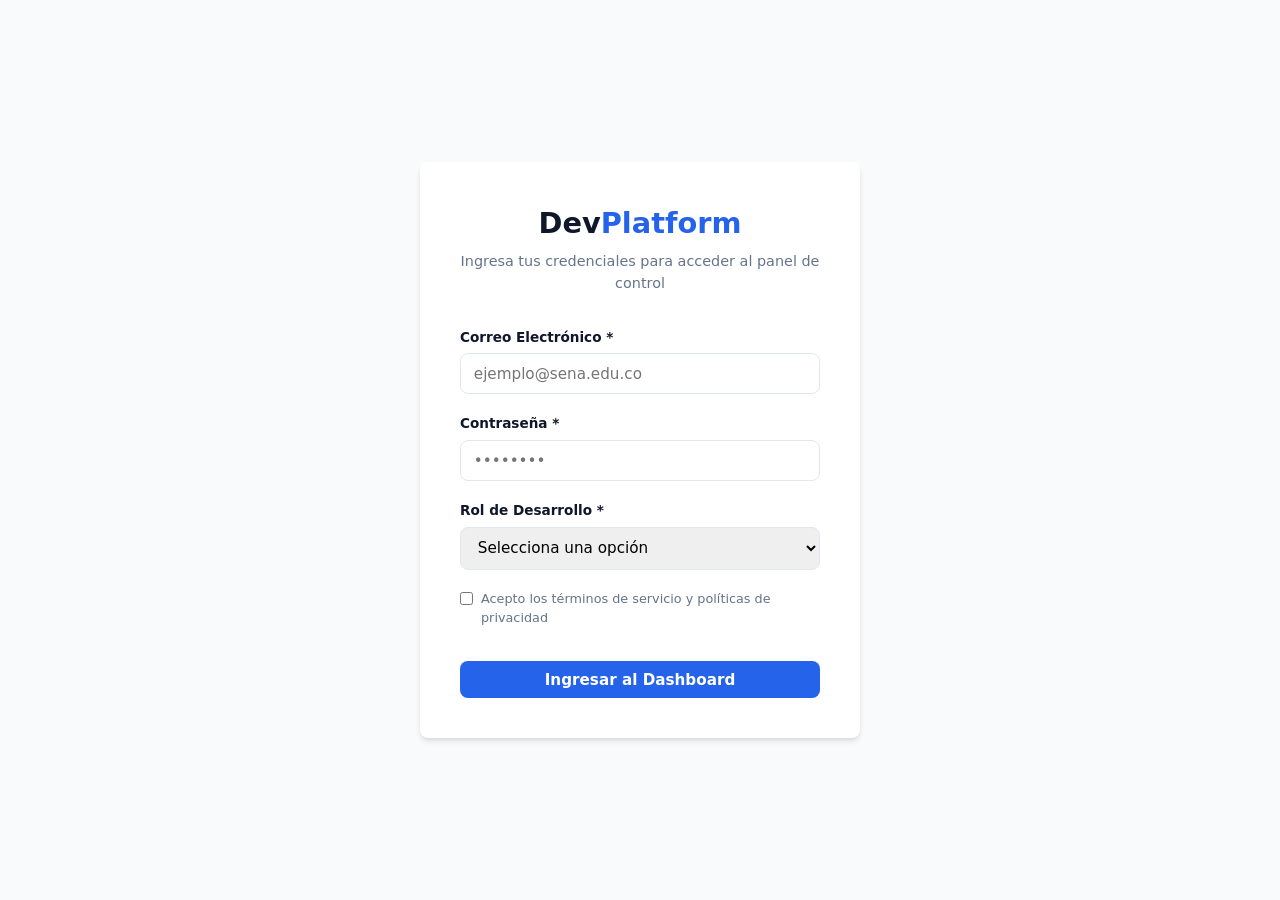
==== index.html @ 09203047 "Cargue de elementos al repositorio" ====
<!DOCTYPE html>
<html lang="es"> 
<head>
  <meta charset="UTF-8">
  <meta name="viewport" content="width=device-width, initial-scale=1.0">
  <title>Portal Dev - Iniciar Sesión / Registro</title>
  <link rel="stylesheet" href="css/styles.css">
</head>
<body class="auth-body">

  <main class="auth-container">
    <header class="auth-header">
      <h1 class="brand-title">Dev<span>Platform</span></h1>
      <p class="auth-subtitle">Ingresa tus credenciales para acceder al panel de control</p>
    </header>

    <form action="dashboard.html" method="GET" class="auth-form">
      
      <fieldset class="form-group-container">
        <legend class="sr-only">Datos de Acceso</legend>

        <div class="form-control">
          <label for="user-email">Correo Electrónico *</label>
          <input 
            type="email" 
            id="user-email" 
            name="email" 
            placeholder="ejemplo@sena.edu.co" 
            required>
        </div>

        <div class="form-control">
          <label for="user-password">Contraseña *</label>
          <input 
            type="password" 
            id="user-password" 
            name="password" 
            placeholder="••••••••" 
            minlength="6" 
            required>
        </div>

        <div class="form-control">
          <label for="user-role">Rol de Desarrollo *</label>
          <select id="user-role" name="role" required>
            <option value="" disabled selected>Selecciona una opción</option>
            <option value="frontend">Desarrollador Frontend</option>
            <option value="backend">Desarrollador Backend</option>
            <option value="fullstack">Desarrollador Fullstack</option>
          </select>
        </div>

        <div class="form-control checkbox-control">
          <input type="checkbox" id="terms" name="terms" required>
          <label for="terms">Acepto los términos de servicio y políticas de privacidad</label>
        </div>
      </fieldset>

      <button type="submit" class="btn btn-primary">Ingresar al Dashboard</button>
    </form>
  </main>

</body>
</html>
---- css/styles.css ----
/* ==========================================================================
   1. VARIABLES GLOBALES Y RESET
   ========================================================================== */
:root {
  --primary-color: #2563eb;
  --primary-hover: #1d4ed8;
  --bg-color: #f8fafc;
  --card-bg: #ffffff;
  --text-main: #0f172a;
  --text-muted: #64748b;
  --border-color: #e2e8f0;
  --sidebar-bg: #1e293b;
  --sidebar-text: #94a3b8;
  --radius: 8px;
  --shadow: 0 4px 6px -1px rgba(0, 0, 0, 0.1), 0 2px 4px -1px rgba(0, 0, 0, 0.06);
}

* {
  margin: 0;
  padding: 0;
  box-sizing: border-box;
  font-family: system-ui, -apple-system, BlinkMacSystemFont, 'Segoe UI', Roboto, sans-serif;
}

body {
  background-color: var(--bg-color);
  color: var(--text-main);
  line-height: 1.5;
}

/* Visibilidad Accesibilidad */
.sr-only {
  position: absolute;
  width: 1px;
  height: 1px;
  padding: 0;
  margin: -1px;
  overflow: hidden;
  clip: rect(0, 0, 0, 0);
  border: 0;
}

/* Botones Reutilizables */
.btn {
  display: inline-block;
  padding: 0.6rem 1.2rem;
  font-size: 0.95rem;
  font-weight: 600;
  border-radius: var(--radius);
  border: none;
  cursor: pointer;
  transition: background-color 0.2s ease, transform 0.1s ease;
  text-decoration: none;
}

.btn-primary {
  background-color: var(--primary-color);
  color: white;
}

.btn-primary:hover {
  background-color: var(--primary-hover);
}

.btn-primary:active {
  transform: scale(0.98);
}

/* ==========================================================================
   2. ESTILOS PÁGINA 1: FORMULARIO (index.html)
   ========================================================================== */
.auth-body {
  display: flex;
  justify-content: center;
  align-items: center;
  min-height: 100vh;
  padding: 1rem;
}

.auth-container {
  background-color: var(--card-bg);
  padding: 2.5rem;
  border-radius: var(--radius);
  box-shadow: var(--shadow);
  width: 100%;
  max-width: 440px;
}

.auth-header {
  text-align: center;
  margin-bottom: 2rem;
}

.brand-title {
  font-size: 1.8rem;
  color: var(--text-main);
}

.brand-title span {
  color: var(--primary-color);
}

.auth-subtitle {
  color: var(--text-muted);
  font-size: 0.9rem;
  margin-top: 0.4rem;
}

.form-group-container {
  border: none;
  padding: 0;
  margin: 0;
}

.form-control {
  margin-bottom: 1.2rem;
  display: flex;
  flex-direction: column;
}

.form-control label {
  font-size: 0.85rem;
  font-weight: 600;
  margin-bottom: 0.4rem;
  color: var(--text-main);
}

.form-control input,
.form-control select {
  padding: 0.65rem 0.8rem;
  border: 1px solid var(--border-color);
  border-radius: var(--radius);
  font-size: 0.95rem;
  outline: none;
  transition: border-color 0.2s ease, box-shadow 0.2s ease;
}

.form-control input:focus,
.form-control select:focus {
  border-color: var(--primary-color);
  box-shadow: 0 0 0 3px rgba(37, 99, 235, 0.15);
}

.checkbox-control {
  flex-direction: row;
  align-items: flex-start;
  gap: 0.5rem;
}

.checkbox-control input {
  margin-top: 0.2rem;
}

.checkbox-control label {
  font-weight: 400;
  font-size: 0.8rem;
  color: var(--text-muted);
}

.auth-form .btn {
  width: 100%;
  margin-top: 0.5rem;
}

/* ==========================================================================
   3. ESTILOS PÁGINA 2: DASHBOARD (dashboard.html)
   ========================================================================== */
.dashboard-layout {
  display: grid;
  grid-template-areas:
    "header header"
    "sidebar main"
    "footer footer";
  grid-template-columns: 240px 1fr;
  grid-template-rows: 60px 1fr 50px;
  min-height: 100vh;
}

/* Header */
.main-header {
  grid-area: header;
  background-color: var(--card-bg);
  border-bottom: 1px solid var(--border-color);
  display: flex;
  justify-content: space-between;
  align-items: center;
  padding: 0 1.5rem;
}

.header-left {
  display: flex;
  align-items: center;
}

/* Ocultar elementos de menú hamburguesa por defecto en Escritorio */
.menu-checkbox {
  display: none;
}

.btn-hamburguesa {
  display: none;
  font-size: 1.5rem;
  cursor: pointer;
  user-select: none;
  margin-right: 1rem;
}

.user-profile {
  display: flex;
  align-items: center;
  gap: 0.75rem;
}

.user-name {
  font-size: 0.9rem;
  font-weight: 500;
}

.avatar {
  width: 36px;
  height: 36px;
  border-radius: 50%;
  background-color: var(--primary-color);
  color: white;
  display: flex;
  align-items: center;
  justify-content: center;
  font-size: 0.85rem;
  font-weight: bold;
}

/* Sidebar */
.sidebar {
  grid-area: sidebar;
  background-color: var(--sidebar-bg);
  padding: 1.5rem 0;
}

.sidebar-nav ul {
  list-style: none;
}

.sidebar-nav a {
  display: flex;
  align-items: center;
  gap: 0.75rem;
  padding: 0.75rem 1.5rem;
  color: var(--sidebar-text);
  text-decoration: none;
  font-size: 0.9rem;
  transition: background-color 0.2s, color 0.2s;
}

.sidebar-nav a:hover,
.sidebar-nav a.active {
  background-color: rgba(255, 255, 255, 0.05);
  color: #ffffff;
  border-left: 4px solid var(--primary-color);
}

.sidebar-nav .nav-logout {
  margin-top: 2rem;
  color: #ef4444;
}

/* Main Content */
.main-content {
  grid-area: main;
  padding: 2rem;
}

.content-header {
  display: flex;
  justify-content: space-between;
  align-items: center;
  margin-bottom: 2rem;
}

.content-header h1 {
  font-size: 1.5rem;
}

/* Grid de Tarjetas */
.cards-grid {
  display: grid;
  grid-template-columns: repeat(auto-fit, minmax(260px, 1fr));
  gap: 1.5rem;
}

.card {
  background-color: var(--card-bg);
  border: 1px solid var(--border-color);
  border-radius: var(--radius);
  padding: 1.25rem;
  display: flex;
  flex-direction: column;
  justify-content: space-between;
  box-shadow: 0 1px 3px rgba(0,0,0,0.05);
  transition: transform 0.2s ease, box-shadow 0.2s ease;
}

.card:hover {
  transform: translateY(-4px);
  box-shadow: var(--shadow);
}

.card-header {
  margin-bottom: 0.75rem;
}

.card-header h3 {
  font-size: 1.1rem;
  margin-top: 0.4rem;
}

.card-description {
  font-size: 0.85rem;
  color: var(--text-muted);
  margin-bottom: 1.25rem;
}

.card-footer {
  display: flex;
  gap: 0.5rem;
}

/* Badges y Tags */
.badge {
  font-size: 0.7rem;
  padding: 0.2rem 0.5rem;
  border-radius: 12px;
  font-weight: 600;
  text-transform: uppercase;
}

.badge-active { background-color: #dbeafe; color: #1e40af; }
.badge-pending { background-color: #fef3c7; color: #92400e; }
.badge-completed { background-color: #dcfce7; color: #166534; }

.tech-tag {
  background-color: var(--bg-color);
  border: 1px solid var(--border-color);
  font-size: 0.75rem;
  padding: 0.1rem 0.4rem;
  border-radius: 4px;
  color: var(--text-muted);
}

/* Footer */
.main-footer {
  grid-area: footer;
  background-color: var(--card-bg);
  border-top: 1px solid var(--border-color);
  display: flex;
  align-items: center;
  justify-content: center;
  font-size: 0.8rem;
  color: var(--text-muted);
  padding: 0 1rem;
}

/* ==========================================================================
   4. DISEÑO RESPONSIVO (MOBILE FIRST BREAKPOINTS)
   ========================================================================== */
@media (max-width: 768px) {
  .btn-hamburguesa {
    display: block; /* Muestra el botón hamburguesa en móviles */
  }

  .dashboard-layout {
    grid-template-areas:
      "header"
      "main"
      "footer";
    grid-template-columns: 1fr;
    grid-template-rows: 60px 1fr 50px;
  }

  /* Menú Flotante / Oculto por defecto a la izquierda */
  .sidebar {
    position: fixed;
    top: 60px;
    left: -240px; /* Oculto fuera de pantalla */
    width: 240px;
    height: calc(100vh - 60px);
    transition: left 0.3s ease; /* Desplazamiento fluido */
    z-index: 1000;
  }

  /* Checkbox Hack: Muestra el sidebar al marcar el botón hamburguesa */
  .menu-checkbox:checked ~ .sidebar,
  .dashboard-layout:has(.menu-checkbox:checked) .sidebar {
    left: 0;
  }

  .content-header {
    flex-direction: column;
    align-items: flex-start;
    gap: 1rem;
  }

  .main-content {
    padding: 1rem;
  }
}
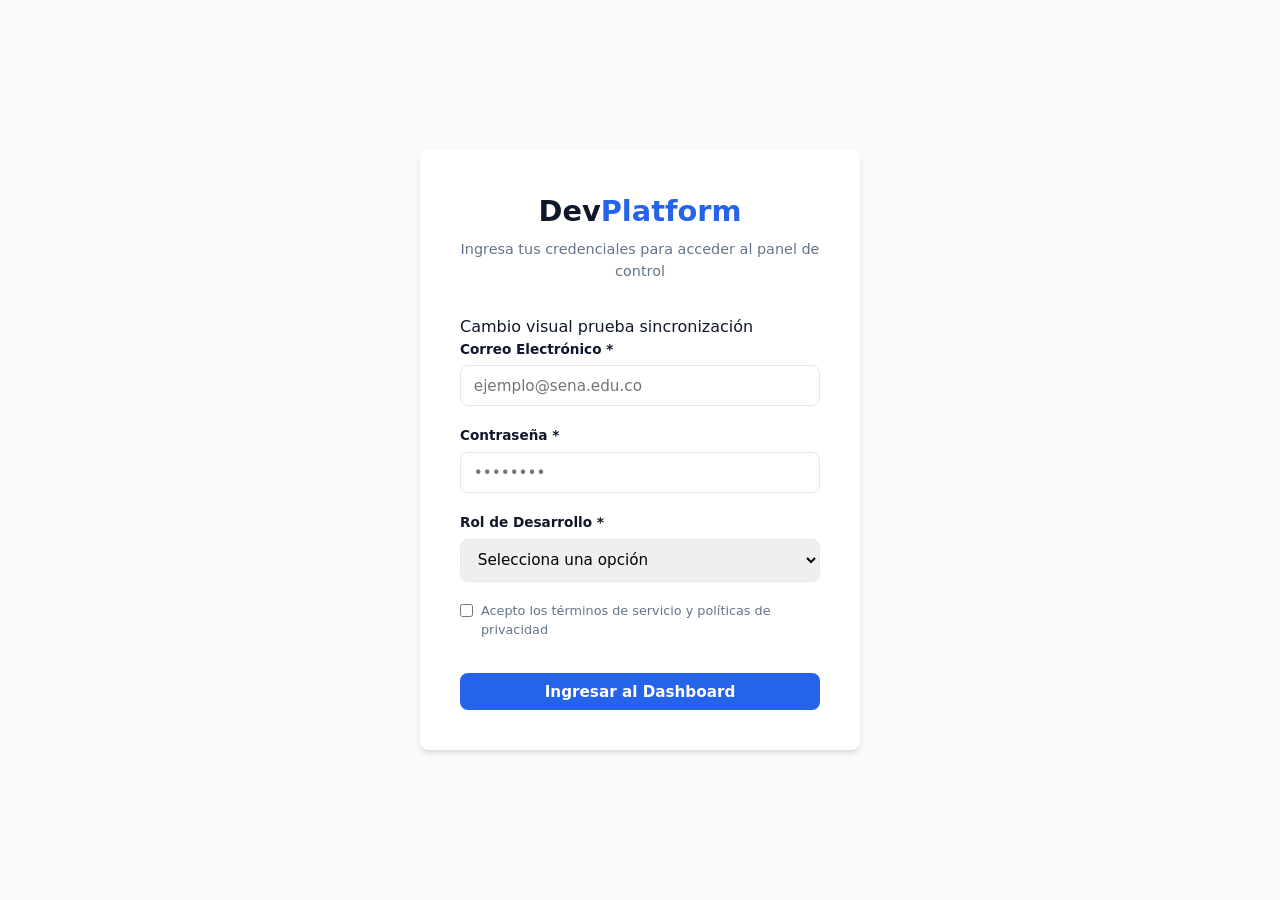
==== commit a9f77834: "Commit 1: Se agrega titulo de prueba al formulario" ====
--- a/index.html
+++ b/index.html
@@ -15,7 +15,7 @@
     </header>
 
     <form action="dashboard.html" method="GET" class="auth-form">
-      
+      <div class="logo">Cambio visual prueba sincronización</span></div>
       <fieldset class="form-group-container">
         <legend class="sr-only">Datos de Acceso</legend>
 
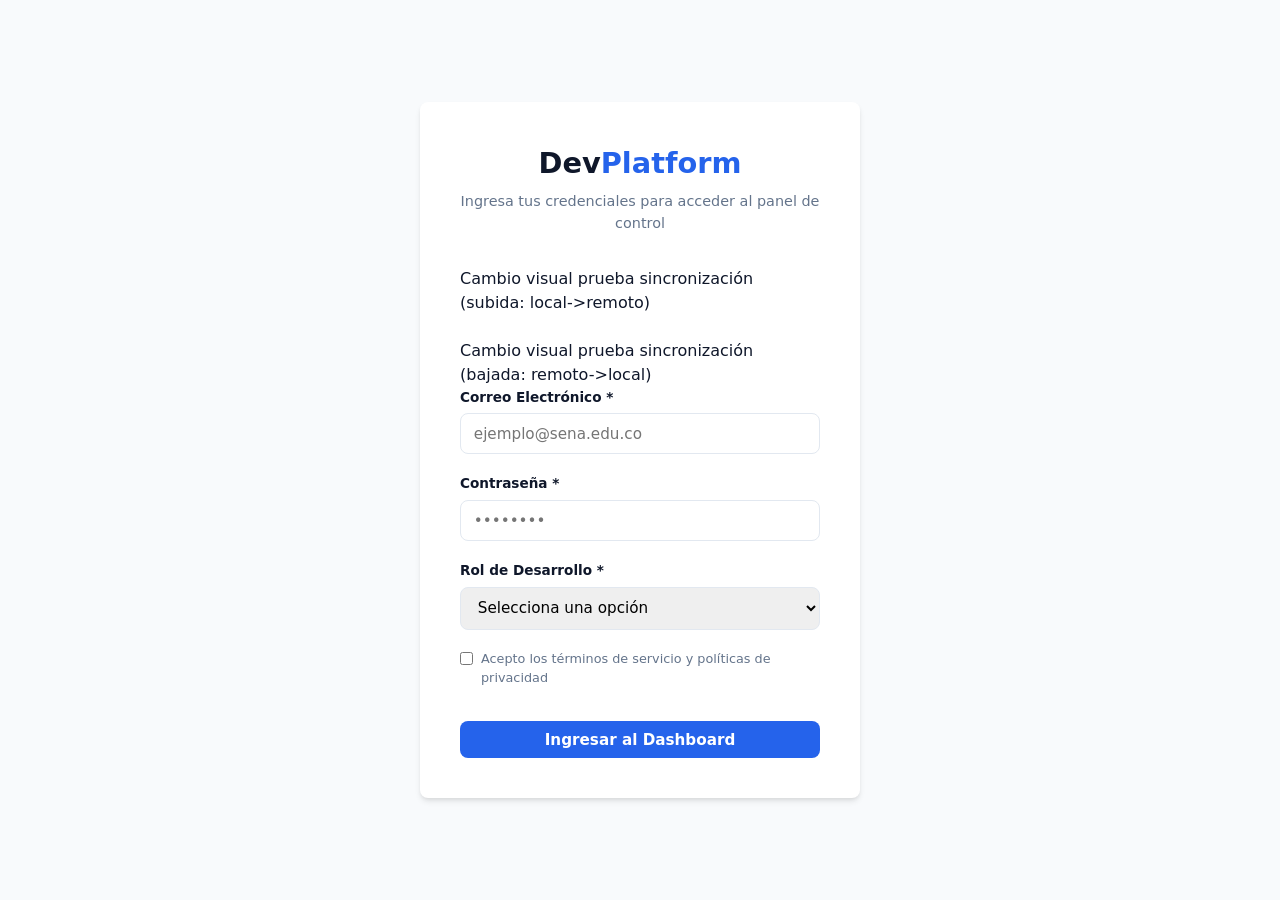
==== commit a6704ce4: "Commite 2: Se agrega titulo 2 para probar cambios de bajada" ====
--- a/index.html
+++ b/index.html
@@ -15,7 +15,9 @@
     </header>
 
     <form action="dashboard.html" method="GET" class="auth-form">
-      <div class="logo">Cambio visual prueba sincronización</span></div>
+      <div class="logo">Cambio visual prueba sincronización (subida: local->remoto)</span></div>
+      <br>
+      <div class="logo">Cambio visual prueba sincronización (bajada: remoto->local)</span></div>
       <fieldset class="form-group-container">
         <legend class="sr-only">Datos de Acceso</legend>
 
@@ -61,4 +63,4 @@
   </main>
 
 </body>
-</html>+</html>
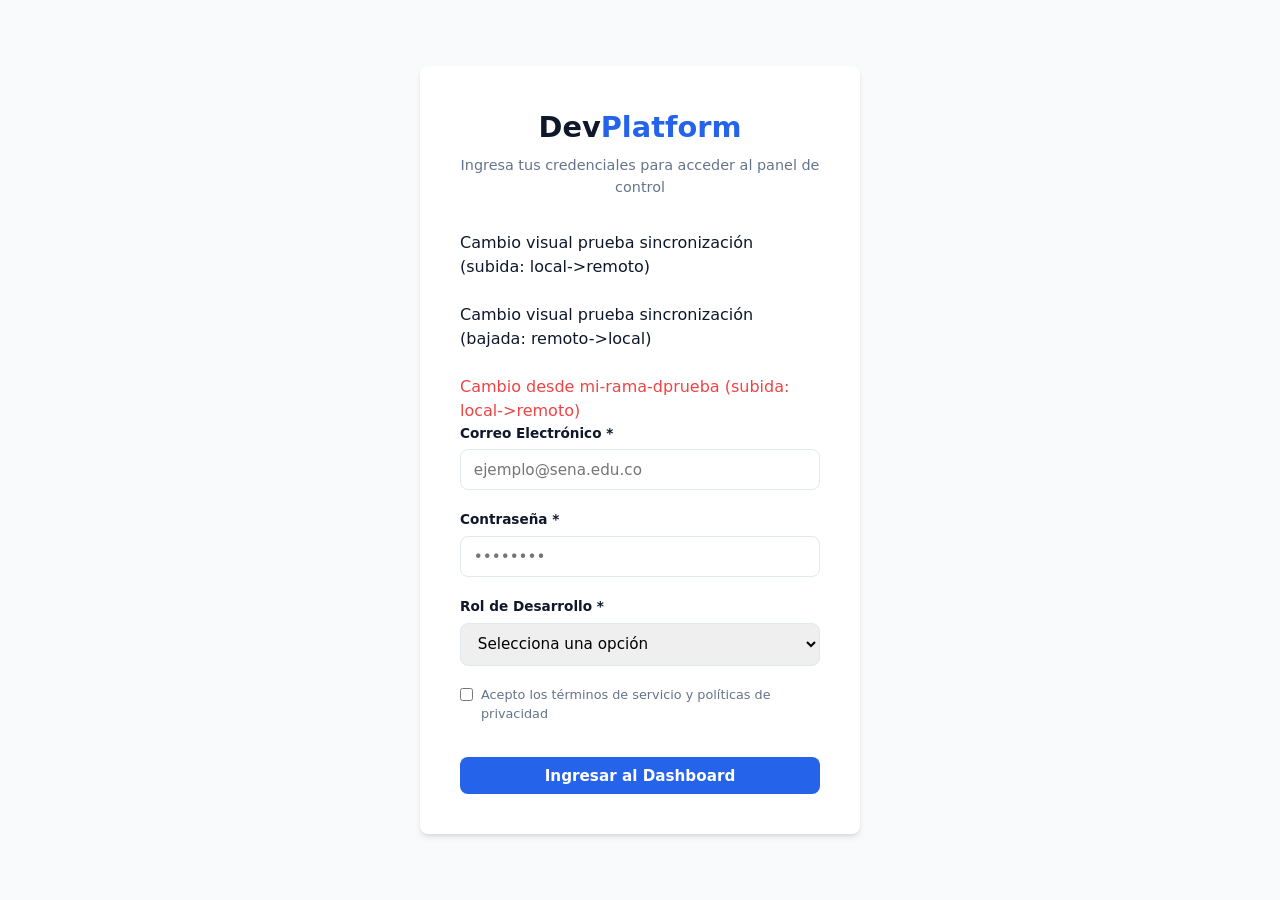
==== commit 9d4b1845: "Commit 3: Se agrega 3 titulo y estilo desde mi-rama_dprueba" ====
--- a/index.html
+++ b/index.html
@@ -18,6 +18,8 @@
       <div class="logo">Cambio visual prueba sincronización (subida: local->remoto)</span></div>
       <br>
       <div class="logo">Cambio visual prueba sincronización (bajada: remoto->local)</span></div>
+      <br>
+      <div class="logo2">Cambio desde mi-rama-dprueba (subida: local->remoto)</span></div>
       <fieldset class="form-group-container">
         <legend class="sr-only">Datos de Acceso</legend>
 
--- a/css/styles.css
+++ b/css/styles.css
@@ -28,6 +28,9 @@
   line-height: 1.5;
 }
 
+.logo2 {
+  color: #ef4444;
+}
 /* Visibilidad Accesibilidad */
 .sr-only {
   position: absolute;
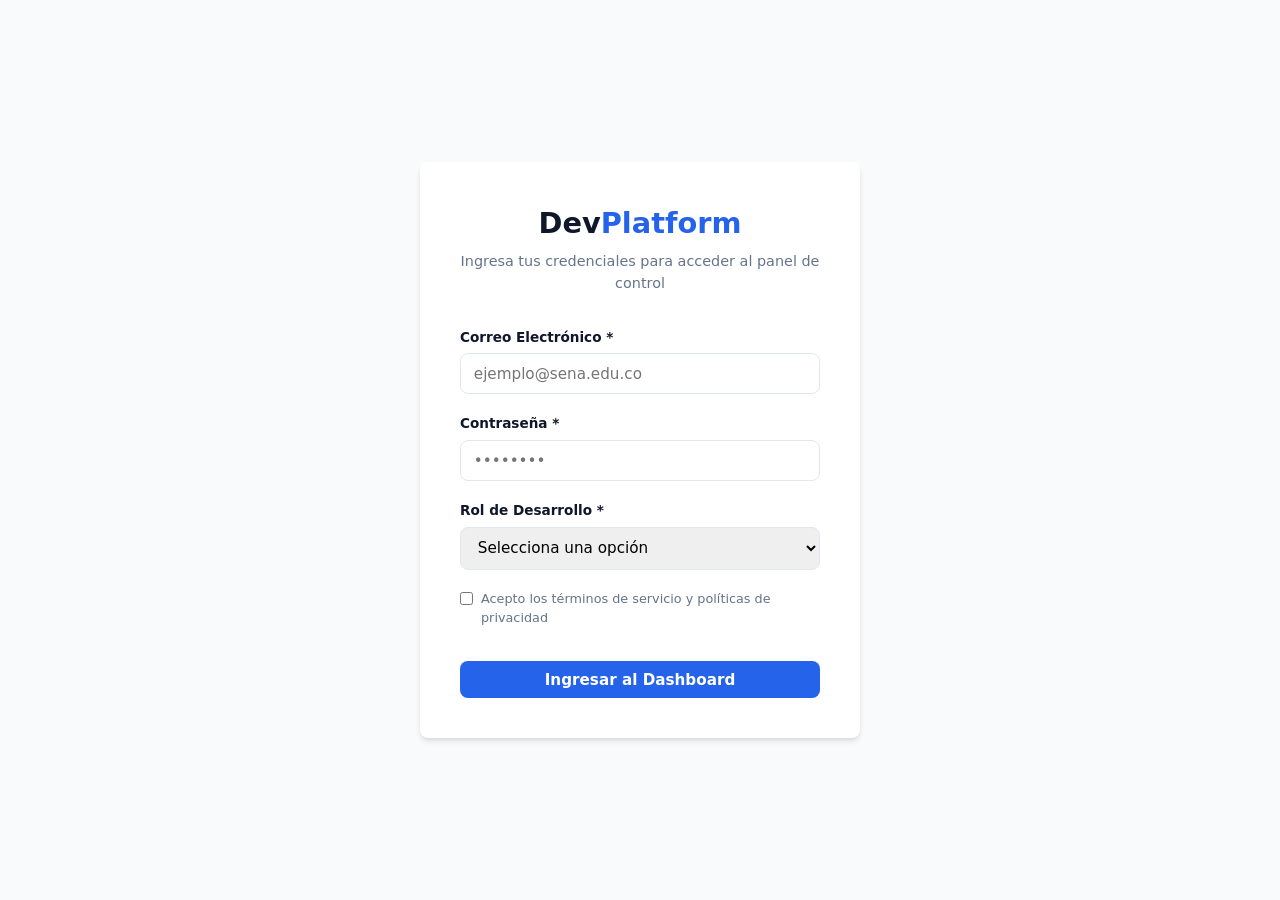
==== commit 856c1003: "Commit 4: Agregado archivo js. Eliminación mensajes de pruebas" ====
--- a/index.html
+++ b/index.html
@@ -15,11 +15,7 @@
     </header>
 
     <form action="dashboard.html" method="GET" class="auth-form">
-      <div class="logo">Cambio visual prueba sincronización (subida: local->remoto)</span></div>
-      <br>
-      <div class="logo">Cambio visual prueba sincronización (bajada: remoto->local)</span></div>
-      <br>
-      <div class="logo2">Cambio desde mi-rama-dprueba (subida: local->remoto)</span></div>
+
       <fieldset class="form-group-container">
         <legend class="sr-only">Datos de Acceso</legend>
 
